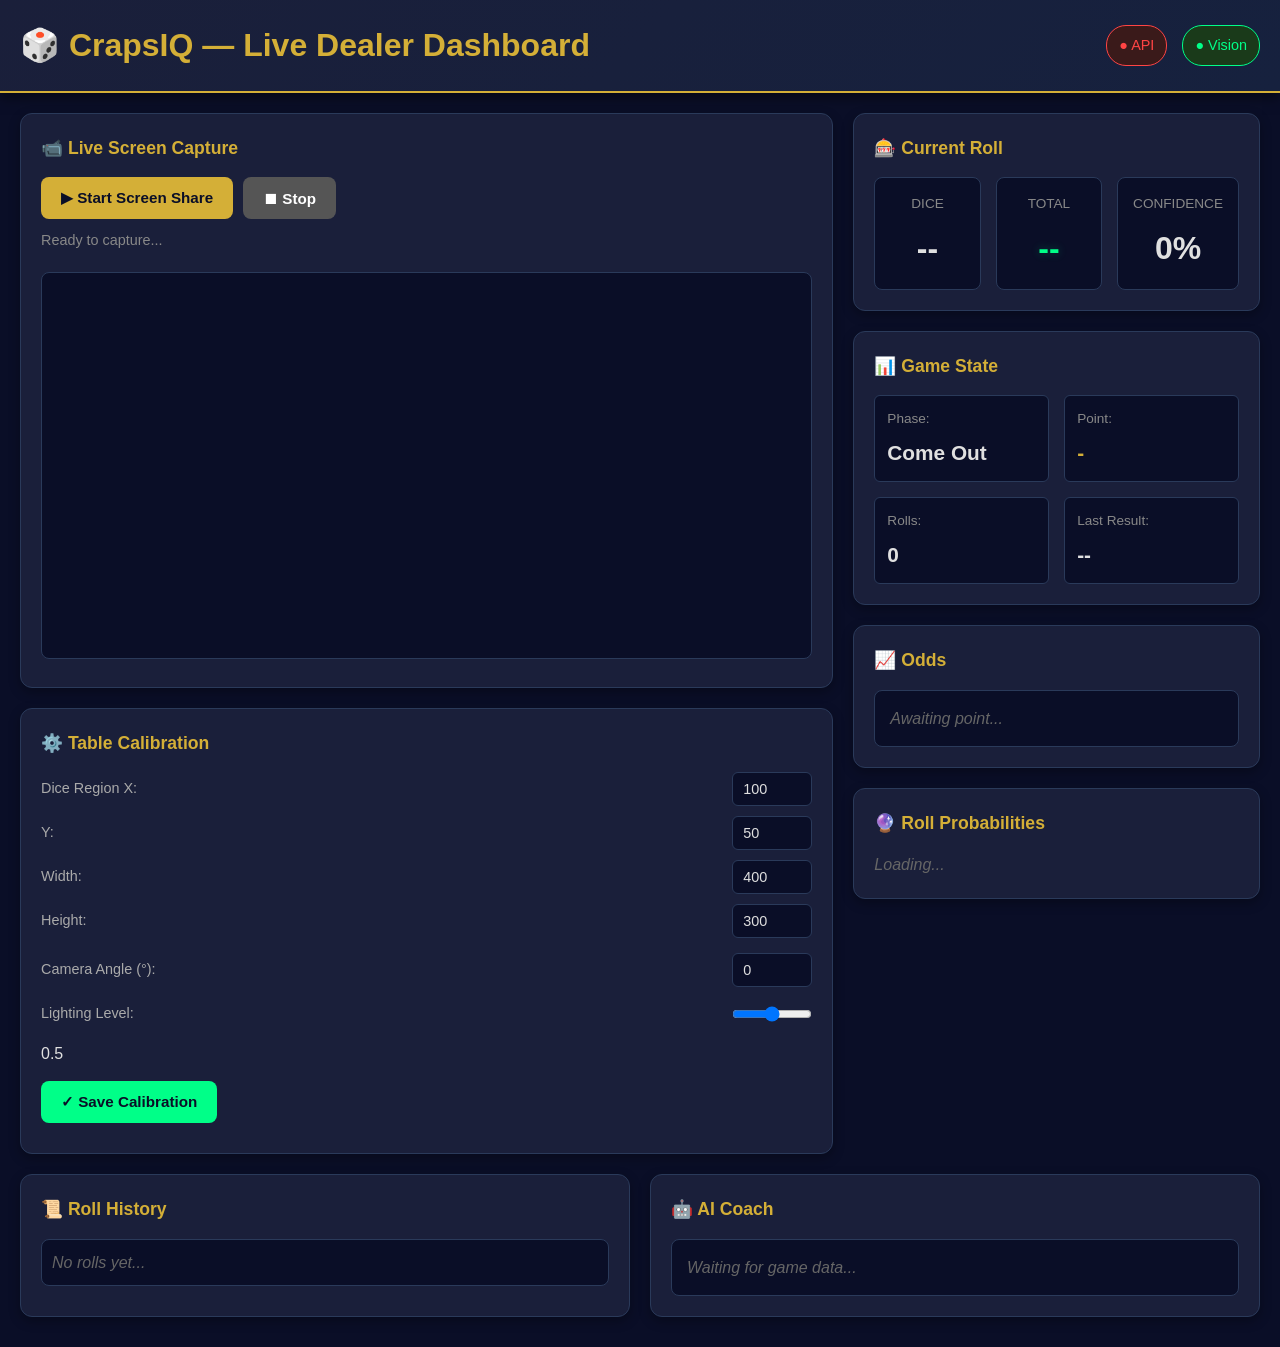
==== frontend/index.html @ a0cbb404 "Add complete frontend dashboard with real-time analysis" ====
<!DOCTYPE html>
<html lang="en">
<head>
    <meta charset="UTF-8">
    <meta name="viewport" content="width=device-width, initial-scale=1.0">
    <title>🎲 CrapsIQ — Live Dealer Dashboard</title>
    <link rel="stylesheet" href="styles.css">
</head>
<body>

<header class="header">
    <div class="header-content">
        <h1>🎲 CrapsIQ — Live Dealer Dashboard</h1>
        <div class="header-status">
            <span id="api-status" class="status-badge">● API</span>
            <span id="vision-status" class="status-badge">● Vision</span>
        </div>
    </div>
</header>

<div class="container">

    <!-- Left Panel: Video & Controls -->
    <div class="left-panel">
        
        <div class="card">
            <div class="card-title">📹 Live Screen Capture</div>
            <div class="video-controls">
                <button class="btn btn-primary" onclick="startScreenShare()">
                    ▶ Start Screen Share
                </button>
                <button class="btn btn-secondary" onclick="stopScreenShare()">
                    ⏹ Stop
                </button>
            </div>
            <p id="capture-status" class="status-text">Ready to capture...</p>
            <video id="screenVideo" class="video-display" autoplay playsinline></video>
        </div>

        <div class="card">
            <div class="card-title">⚙️ Table Calibration</div>
            <div class="calibration-inputs">
                <label>Dice Region X:</label>
                <input type="number" id="cal-x" value="100" class="input-small">
                
                <label>Y:</label>
                <input type="number" id="cal-y" value="50" class="input-small">
                
                <label>Width:</label>
                <input type="number" id="cal-width" value="400" class="input-small">
                
                <label>Height:</label>
                <input type="number" id="cal-height" value="300" class="input-small">
            </div>
            <div class="calibration-inputs">
                <label>Camera Angle (°):</label>
                <input type="number" id="cal-angle" value="0" step="0.1" class="input-small">
                
                <label>Lighting Level:</label>
                <input type="range" id="cal-lighting" min="0" max="1" step="0.1" value="0.5" class="input-range">
                <span id="lighting-value">0.5</span>
            </div>
            <button class="btn btn-success" onclick="calibrateTable()">
                ✓ Save Calibration
            </button>
            <p id="calibration-status" class="status-text"></p>
        </div>

    </div>

    <!-- Right Panel: Game Info -->
    <div class="right-panel">
        
        <div class="card">
            <div class="card-title">🎰 Current Roll</div>
            <div class="roll-display">
                <div class="dice-value">
                    <span class="label">Dice</span>
                    <div class="value" id="roll-dice">--</div>
                </div>
                <div class="dice-value">
                    <span class="label">Total</span>
                    <div class="value highlight" id="roll-total">--</div>
                </div>
                <div class="dice-value">
                    <span class="label">Confidence</span>
                    <div class="value" id="roll-confidence">0%</div>
                </div>
            </div>
        </div>

        <div class="card">
            <div class="card-title">📊 Game State</div>
            <div class="game-state">
                <div class="state-item">
                    <span class="label">Phase:</span>
                    <span class="value" id="game-phase">Come Out</span>
                </div>
                <div class="state-item">
                    <span class="label">Point:</span>
                    <span class="value highlight" id="game-point">-</span>
                </div>
                <div class="state-item">
                    <span class="label">Rolls:</span>
                    <span class="value" id="game-rolls">0</span>
                </div>
                <div class="state-item">
                    <span class="label">Last Result:</span>
                    <span class="value" id="game-result">--</span>
                </div>
            </div>
        </div>

        <div class="card">
            <div class="card-title">📈 Odds</div>
            <div class="odds-display" id="odds-container">
                <p class="text-muted">Awaiting point...</p>
            </div>
        </div>

        <div class="card">
            <div class="card-title">🔮 Roll Probabilities</div>
            <div class="probabilities" id="probabilities-container">
                <p class="text-muted">Loading...</p>
            </div>
        </div>

    </div>

</div>

<!-- Bottom Panel: Roll History & AI Coach -->
<div class="bottom-panel">

    <div class="card">
        <div class="card-title">📜 Roll History</div>
        <div class="roll-history" id="roll-history">
            <p class="text-muted">No rolls yet...</p>
        </div>
    </div>

    <div class="card">
        <div class="card-title">🤖 AI Coach</div>
        <div class="ai-coach" id="ai-coach">
            <p class="text-muted">Waiting for game data...</p>
        </div>
    </div>

</div>

<script src="app.js"></script>

</body>
</html>
---- frontend/styles.css ----
* {
    margin: 0;
    padding: 0;
    box-sizing: border-box;
}

body {
    background: #0a0e27;
    color: #e0e0e0;
    font-family: 'Segoe UI', Tahoma, Geneva, Verdana, sans-serif;
    line-height: 1.6;
}

/* Header */
.header {
    background: linear-gradient(135deg, #1a1f3a 0%, #16213e 100%);
    border-bottom: 2px solid #d4af37;
    padding: 20px 0;
    box-shadow: 0 4px 12px rgba(0, 0, 0, 0.5);
}

.header-content {
    max-width: 1600px;
    margin: 0 auto;
    padding: 0 20px;
    display: flex;
    justify-content: space-between;
    align-items: center;
}

.header h1 {
    color: #d4af37;
    font-size: 2em;
}

.header-status {
    display: flex;
    gap: 15px;
}

.status-badge {
    padding: 8px 12px;
    border-radius: 20px;
    background: #1a1f3a;
    border: 1px solid #666;
    font-size: 0.9em;
    transition: all 0.3s ease;
}

.status-badge.connected {
    background: #1a3a1a;
    border-color: #00ff88;
    color: #00ff88;
}

.status-badge.error {
    background: #3a1a1a;
    border-color: #ff4444;
    color: #ff4444;
}

/* Main Container */
.container {
    max-width: 1600px;
    margin: 20px auto;
    padding: 0 20px;
    display: grid;
    grid-template-columns: 2fr 1fr;
    gap: 20px;
}

.left-panel {
    display: flex;
    flex-direction: column;
    gap: 20px;
}

.right-panel {
    display: flex;
    flex-direction: column;
    gap: 20px;
}

/* Cards */
.card {
    background: #1a1f3a;
    border: 1px solid #2a3a5a;
    border-radius: 12px;
    padding: 20px;
    box-shadow: 0 4px 12px rgba(0, 0, 0, 0.3);
    transition: all 0.3s ease;
}

.card:hover {
    border-color: #d4af37;
    box-shadow: 0 6px 16px rgba(212, 175, 55, 0.1);
}

.card-title {
    color: #d4af37;
    font-size: 1.1em;
    font-weight: 600;
    margin-bottom: 15px;
    display: flex;
    align-items: center;
    gap: 8px;
}

/* Video */
.video-controls {
    display: flex;
    gap: 10px;
    margin-bottom: 10px;
}

.video-display {
    width: 100%;
    border-radius: 8px;
    background: #0a0e27;
    margin-top: 10px;
    border: 1px solid #2a3a5a;
}

.status-text {
    color: #888;
    font-size: 0.9em;
    margin: 10px 0;
}

/* Buttons */
.btn {
    padding: 12px 20px;
    border: none;
    border-radius: 8px;
    cursor: pointer;
    font-weight: 600;
    font-size: 0.95em;
    transition: all 0.3s ease;
}

.btn-primary {
    background: #d4af37;
    color: #0a0e27;
}

.btn-primary:hover {
    background: #e0c158;
    transform: translateY(-2px);
    box-shadow: 0 4px 12px rgba(212, 175, 55, 0.3);
}

.btn-secondary {
    background: #555;
    color: #fff;
}

.btn-secondary:hover {
    background: #666;
}

.btn-success {
    background: #00ff88;
    color: #0a0e27;
}

.btn-success:hover {
    background: #00cc6a;
}

.btn:disabled {
    opacity: 0.5;
    cursor: not-allowed;
}

/* Inputs */
.calibration-inputs {
    display: grid;
    grid-template-columns: 1fr 80px;
    gap: 10px;
    align-items: center;
    margin-bottom: 15px;
}

.calibration-inputs label {
    color: #aaa;
    font-size: 0.9em;
}

.input-small,
.input-range {
    background: #0a0e27;
    border: 1px solid #2a3a5a;
    color: #e0e0e0;
    padding: 8px 10px;
    border-radius: 6px;
    font-size: 0.9em;
}

.input-small:focus,
.input-range:focus {
    outline: none;
    border-color: #d4af37;
    box-shadow: 0 0 8px rgba(212, 175, 55, 0.2);
}

/* Roll Display */
.roll-display {
    display: grid;
    grid-template-columns: 1fr 1fr 1fr;
    gap: 15px;
}

.dice-value {
    background: #0a0e27;
    padding: 15px;
    border-radius: 8px;
    border: 1px solid #2a3a5a;
    text-align: center;
}

.dice-value .label {
    color: #888;
    font-size: 0.85em;
    text-transform: uppercase;
    display: block;
    margin-bottom: 8px;
}

.dice-value .value {
    font-size: 2em;
    font-weight: 700;
    color: #e0e0e0;
}

.dice-value .value.highlight {
    color: #00ff88;
    text-shadow: 0 0 10px rgba(0, 255, 136, 0.3);
}

/* Game State */
.game-state {
    display: grid;
    grid-template-columns: 1fr 1fr;
    gap: 15px;
}

.state-item {
    background: #0a0e27;
    padding: 12px;
    border-radius: 6px;
    border: 1px solid #2a3a5a;
}

.state-item .label {
    color: #888;
    font-size: 0.85em;
    display: block;
    margin-bottom: 6px;
}

.state-item .value {
    font-size: 1.3em;
    font-weight: 600;
    color: #e0e0e0;
}

.state-item .value.highlight {
    color: #d4af37;
}

/* Odds Display */
.odds-display {
    background: #0a0e27;
    padding: 15px;
    border-radius: 8px;
    border: 1px solid #2a3a5a;
}

.odds-item {
    display: flex;
    justify-content: space-between;
    padding: 8px 0;
    border-bottom: 1px solid #2a3a5a;
}

.odds-item:last-child {
    border-bottom: none;
}

.odds-item .label {
    color: #aaa;
}

.odds-item .value {
    color: #00ff88;
    font-weight: 600;
}

/* Probabilities */
.probabilities {
    display: grid;
    grid-template-columns: repeat(3, 1fr);
    gap: 8px;
}

.prob-item {
    background: #0a0e27;
    padding: 10px;
    border-radius: 6px;
    border: 1px solid #2a3a5a;
    text-align: center;
    transition: all 0.3s ease;
}

.prob-item:hover {
    border-color: #d4af37;
    background: #1a2a4a;
}

.prob-item .roll {
    font-size: 1.2em;
    font-weight: 700;
    color: #d4af37;
}

.prob-item .percent {
    font-size: 0.8em;
    color: #888;
    margin-top: 4px;
}

/* Bottom Panel */
.bottom-panel {
    max-width: 1600px;
    margin: 20px auto;
    padding: 0 20px;
    display: grid;
    grid-template-columns: 1fr 1fr;
    gap: 20px;
    margin-bottom: 30px;
}

/* Roll History */
.roll-history {
    display: flex;
    flex-wrap: wrap;
    gap: 10px;
    padding: 10px;
    background: #0a0e27;
    border-radius: 8px;
    border: 1px solid #2a3a5a;
}

.roll-badge {
    background: linear-gradient(135deg, #d4af37, #b8860b);
    color: #0a0e27;
    padding: 8px 12px;
    border-radius: 6px;
    font-weight: 600;
    font-size: 0.95em;
    box-shadow: 0 2px 8px rgba(212, 175, 55, 0.3);
}

.roll-badge.craps {
    background: linear-gradient(135deg, #ff4444, #cc0000);
    color: white;
}

.roll-badge.natural {
    background: linear-gradient(135deg, #00ff88, #00cc6a);
    color: #0a0e27;
}

/* AI Coach */
.ai-coach {
    background: #0a0e27;
    padding: 15px;
    border-radius: 8px;
    border: 1px solid #2a3a5a;
}

.coach-message {
    padding: 12px;
    margin: 8px 0;
    border-left: 3px solid #d4af37;
    background: #1a1f3a;
    border-radius: 4px;
}

.coach-message strong {
    color: #d4af37;
}

/* Utilities */
.text-muted {
    color: #666;
    font-style: italic;
}

/* Responsive */
@media (max-width: 1200px) {
    .container {
        grid-template-columns: 1fr;
    }

    .bottom-panel {
        grid-template-columns: 1fr;
    }

    .header h1 {
        font-size: 1.5em;
    }
}

@media (max-width: 768px) {
    .roll-display {
        grid-template-columns: 1fr;
    }

    .game-state {
        grid-template-columns: 1fr;
    }

    .probabilities {
        grid-template-columns: repeat(2, 1fr);
    }

    .video-controls {
        flex-direction: column;
    }

    .calibration-inputs {
        grid-template-columns: 1fr;
    }
}
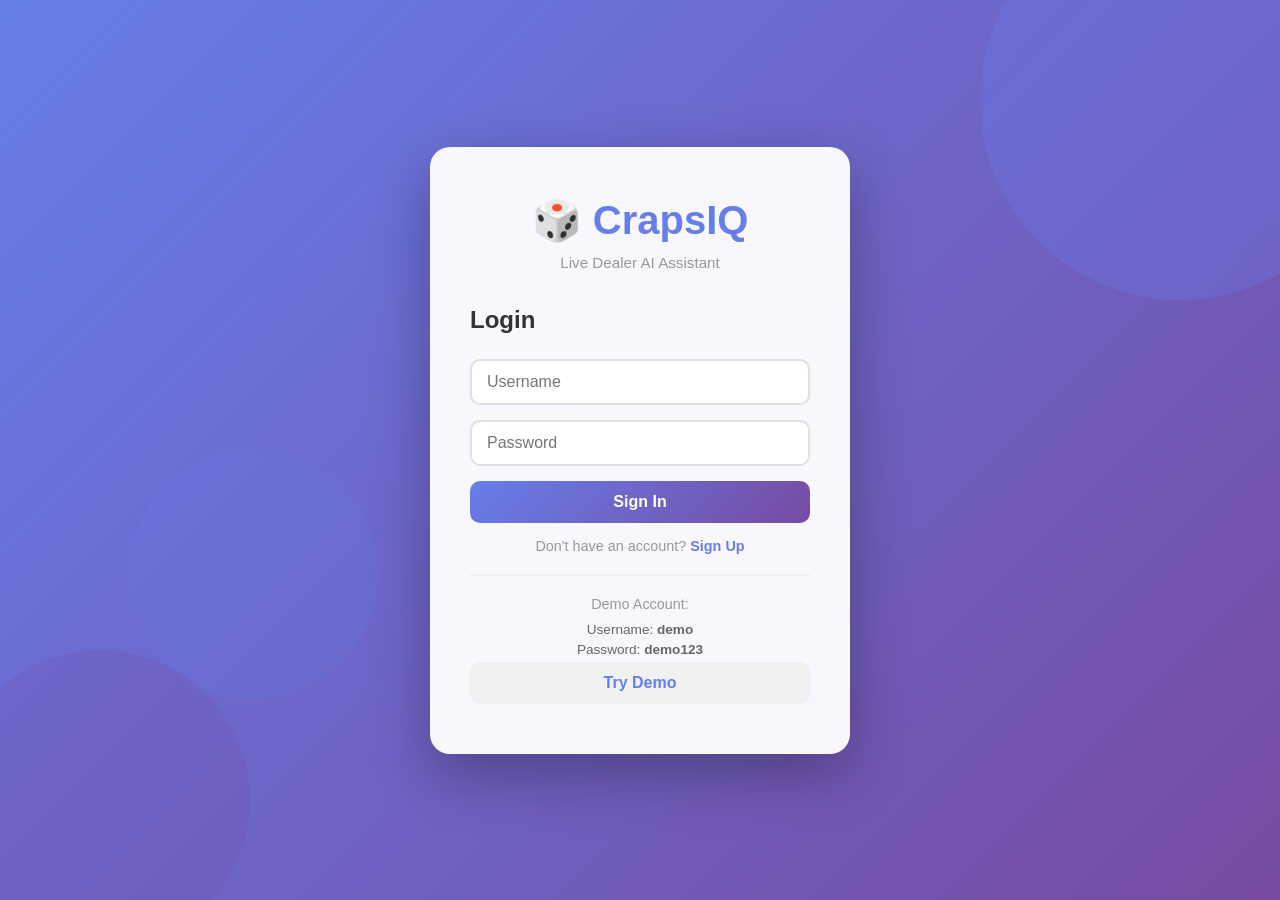
==== commit aad31fcb: "Add complete authentication system with login and registration" ====
--- a/frontend/index.html
+++ b/frontend/index.html
@@ -5,15 +5,20 @@
     <meta name="viewport" content="width=device-width, initial-scale=1.0">
     <title>🎲 CrapsIQ — Live Dealer Dashboard</title>
     <link rel="stylesheet" href="styles.css">
+    <script src="auth-check.js"></script>
 </head>
 <body>
 
 <header class="header">
     <div class="header-content">
         <h1>🎲 CrapsIQ — Live Dealer Dashboard</h1>
-        <div class="header-status">
-            <span id="api-status" class="status-badge">● API</span>
-            <span id="vision-status" class="status-badge">● Vision</span>
+        <div class="header-actions">
+            <span id="current-user" class="user-display">User</span>
+            <button onclick="logout()" class="btn-logout">🚪 Logout</button>
+            <div class="header-status">
+                <span id="api-status" class="status-badge">● API</span>
+                <span id="vision-status" class="status-badge">● Vision</span>
+            </div>
         </div>
     </div>
 </header>
